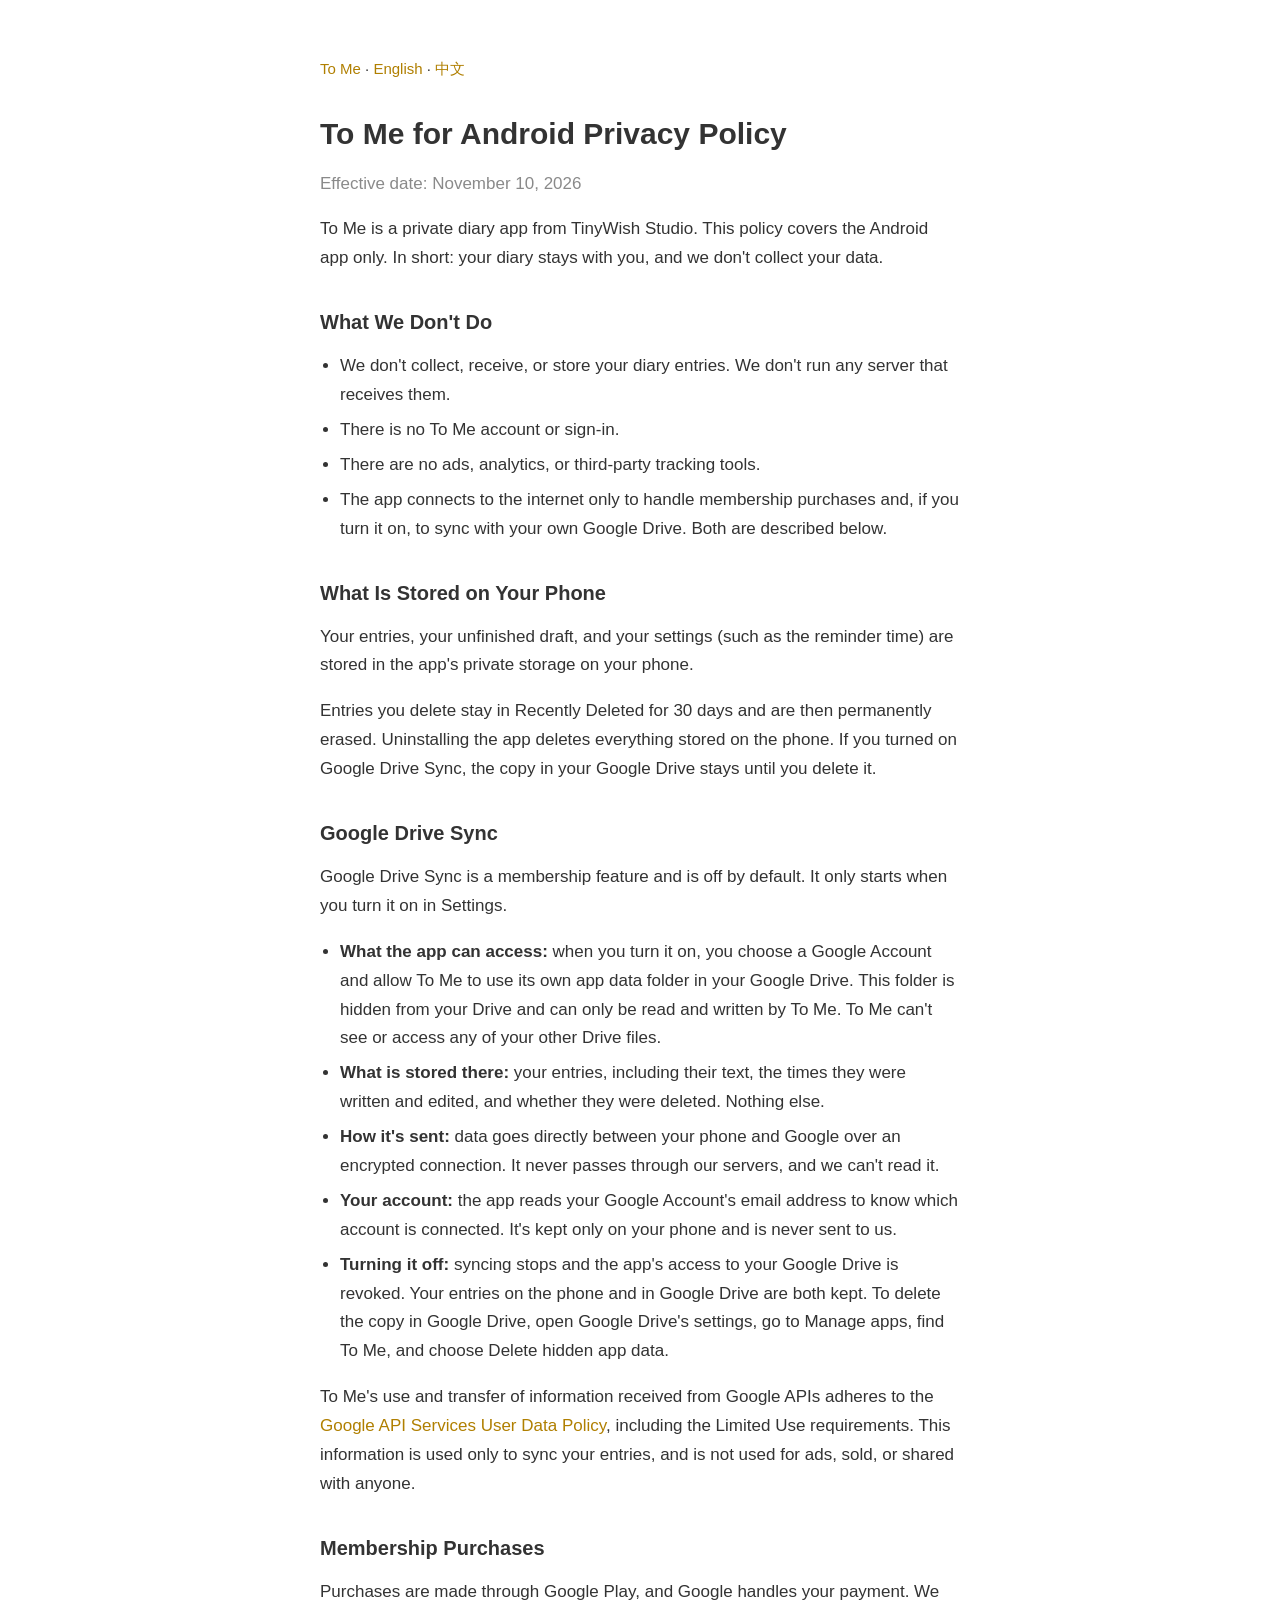
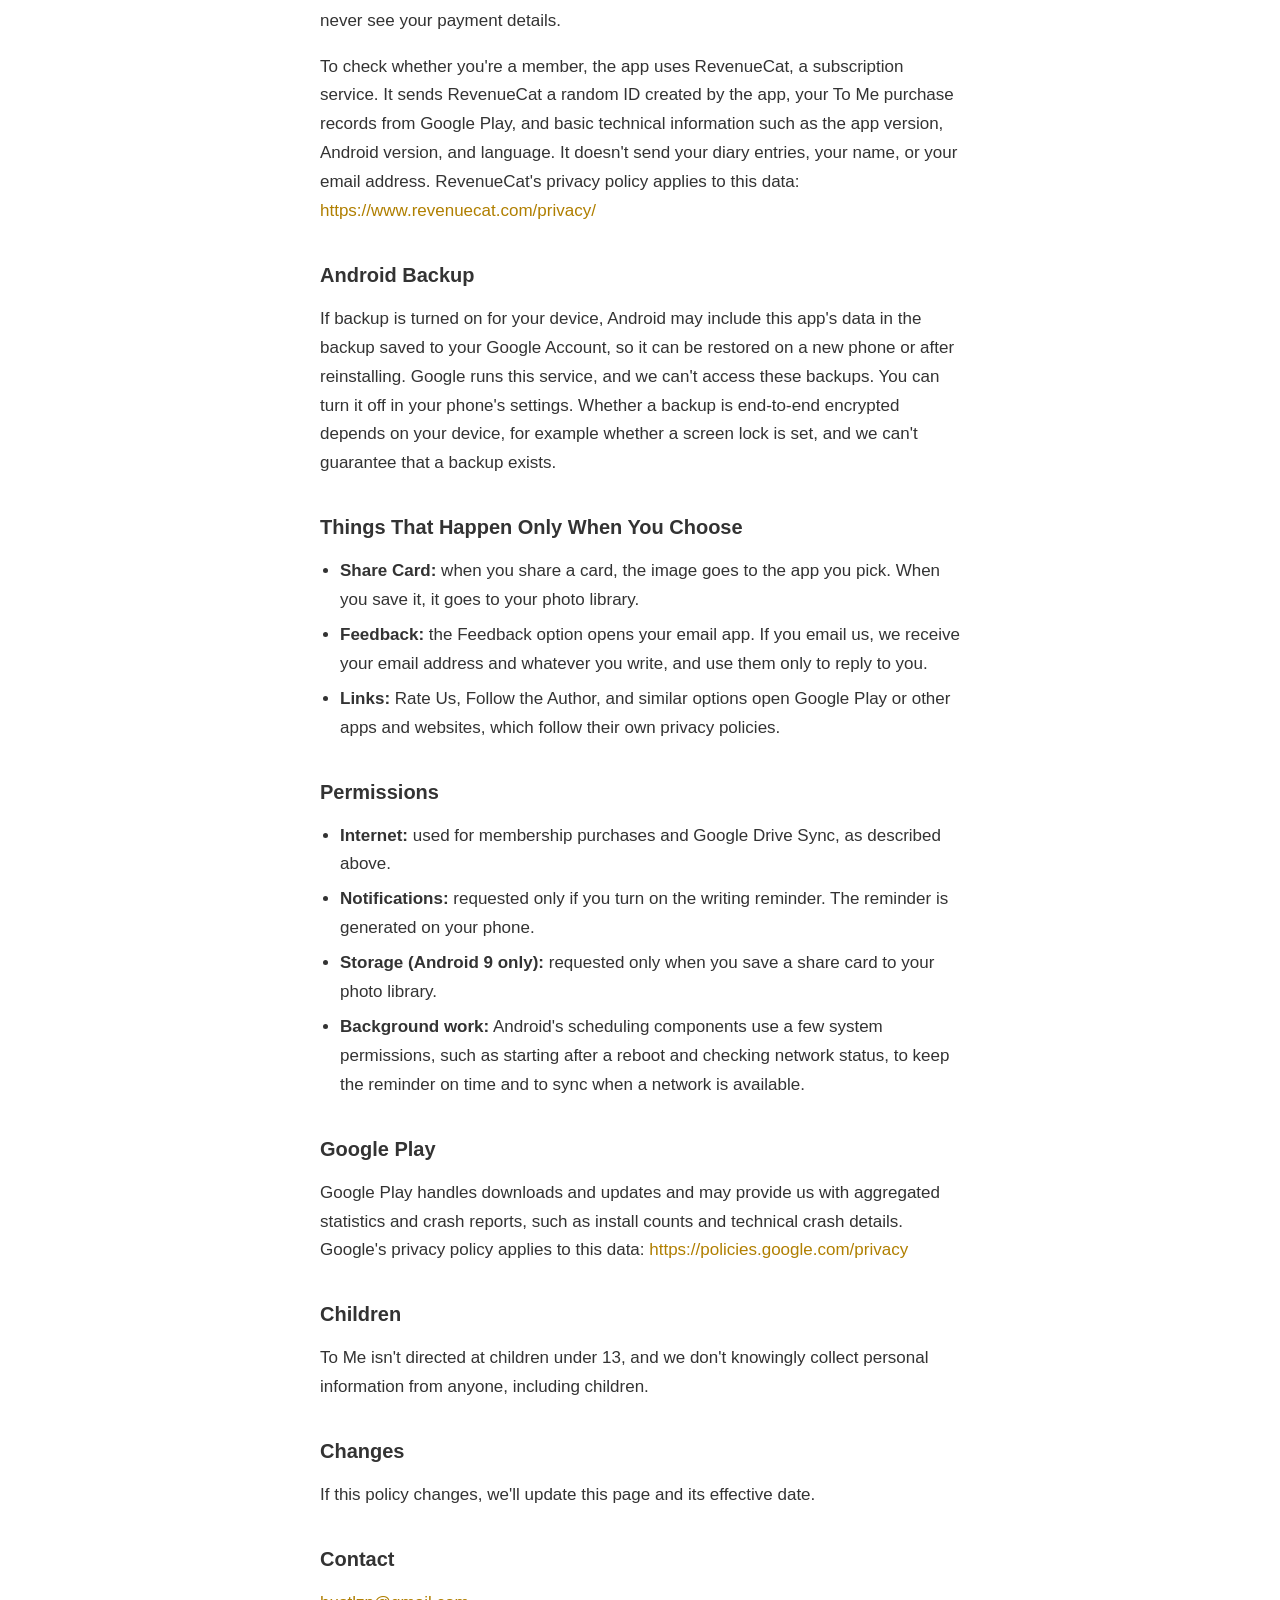
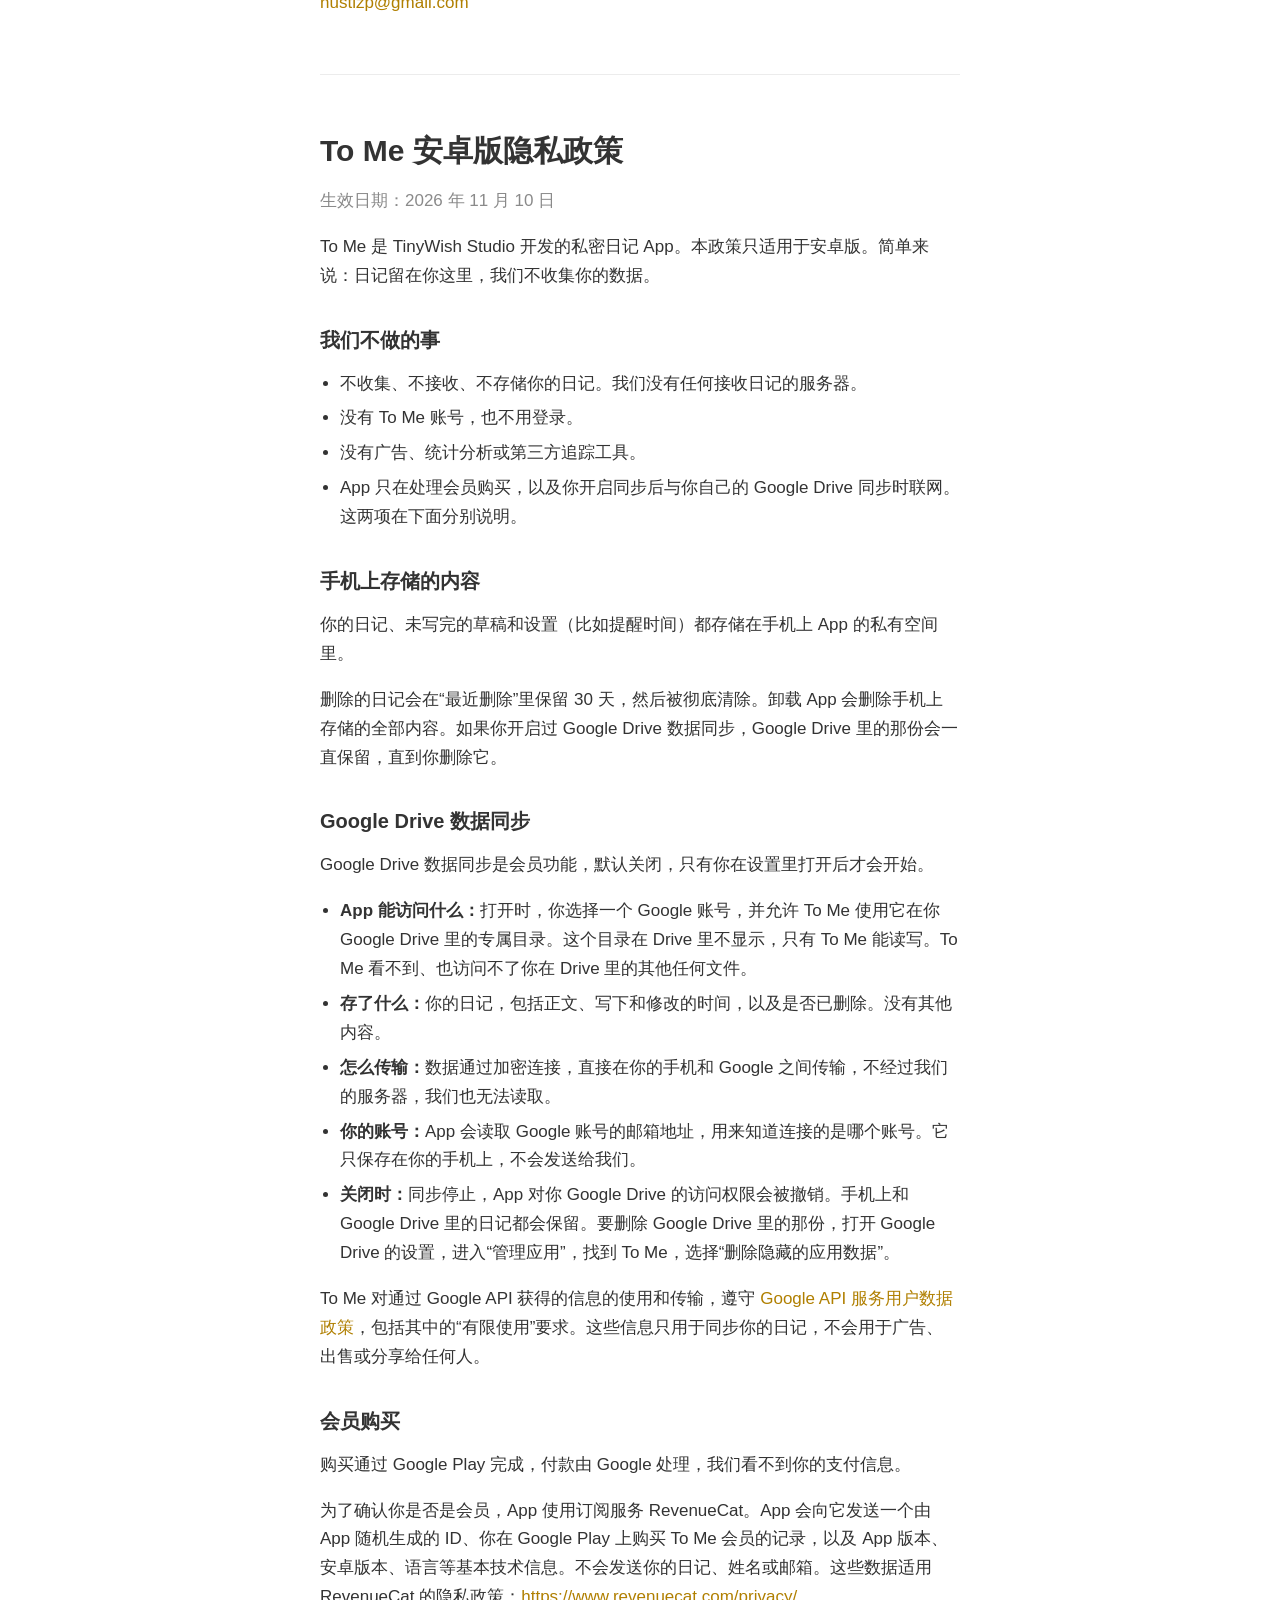
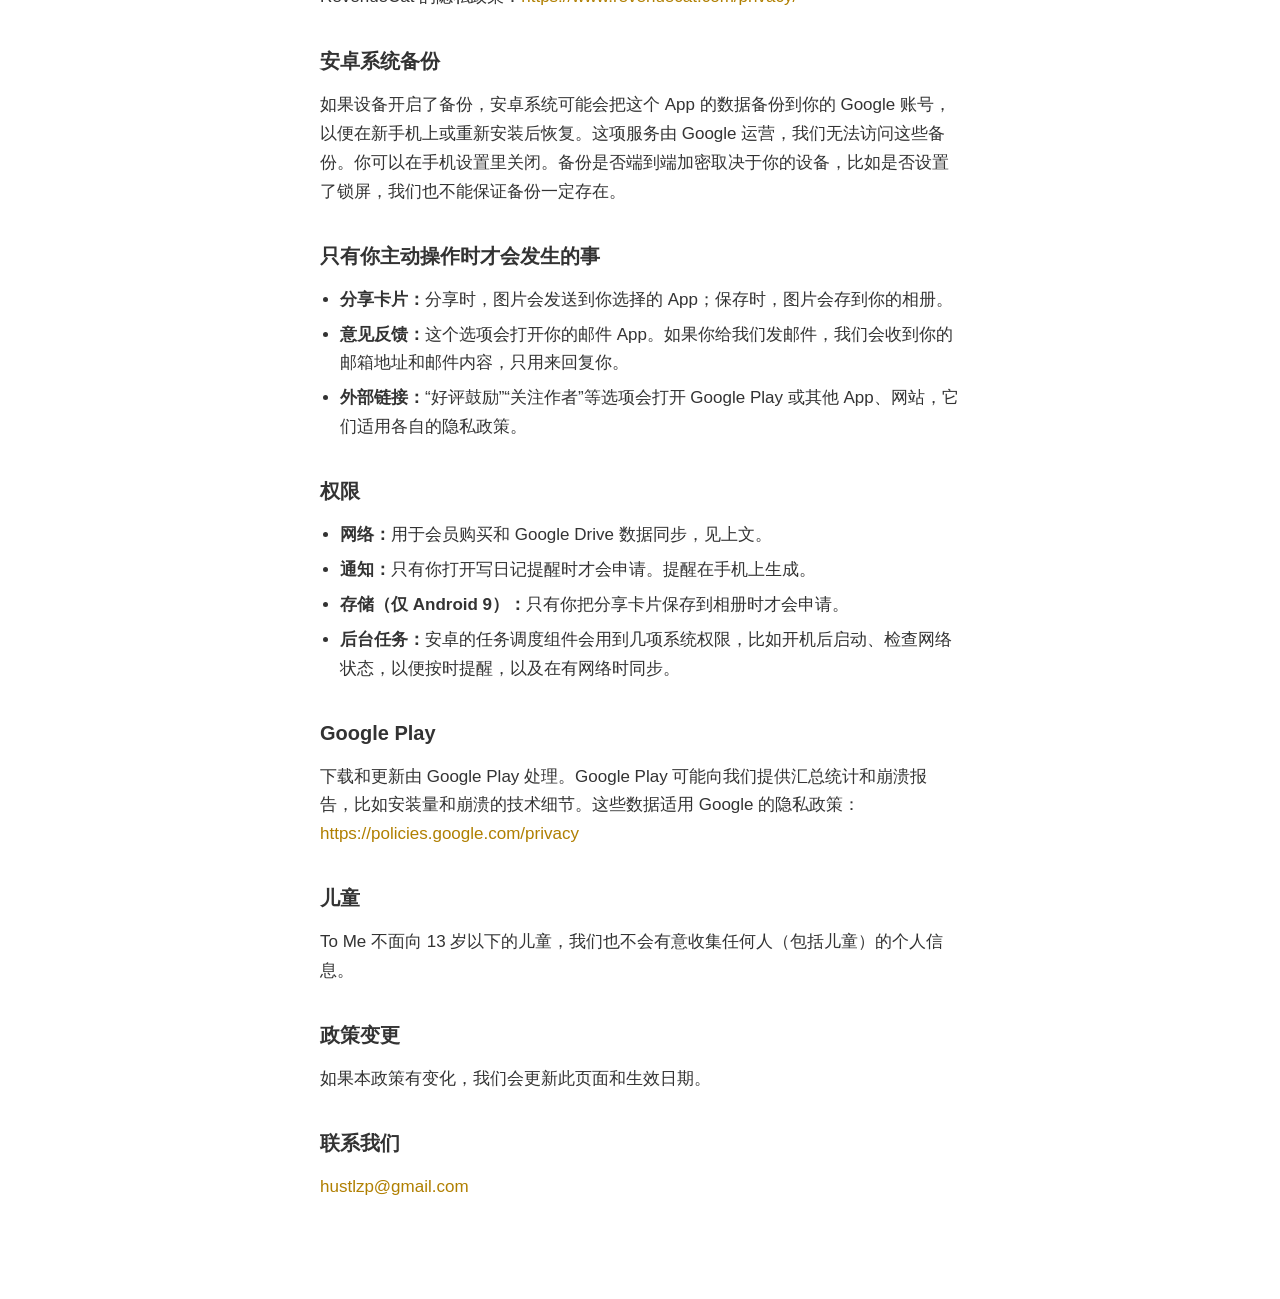
==== android/privacy/index.html @ 0e65c77a "主页和安卓版隐私政策 Co-Authored-By: Claude Opus 5.5 <noreply@anthropic.com>" ====
<!doctype html>
<html lang="en">
<head>
  <meta charset="utf-8">
  <meta name="viewport" content="width=device-width, initial-scale=1">
  <title>To Me for Android Privacy Policy</title>
  <link rel="icon" href="/icon.png">
  <link rel="stylesheet" href="/style.css">
</head>
<body>
<main class="policy">
  <p class="lang-switch"><a href="/">To Me</a> · <a href="#en">English</a> · <a href="#zh">中文</a></p>

  <article id="en" lang="en">
    <h1>To Me for Android Privacy Policy</h1>
    <p class="muted">Effective date: November 10, 2026</p>
    <p>To Me is a private diary app from TinyWish Studio. This policy covers the Android app only. In short: your diary stays with you, and we don't collect your data.</p>

    <h2>What We Don't Do</h2>
    <ul>
      <li>We don't collect, receive, or store your diary entries. We don't run any server that receives them.</li>
      <li>There is no To Me account or sign-in.</li>
      <li>There are no ads, analytics, or third-party tracking tools.</li>
      <li>The app connects to the internet only to handle membership purchases and, if you turn it on, to sync with your own Google Drive. Both are described below.</li>
    </ul>

    <h2>What Is Stored on Your Phone</h2>
    <p>Your entries, your unfinished draft, and your settings (such as the reminder time) are stored in the app's private storage on your phone.</p>
    <p>Entries you delete stay in Recently Deleted for 30 days and are then permanently erased. Uninstalling the app deletes everything stored on the phone. If you turned on Google Drive Sync, the copy in your Google Drive stays until you delete it.</p>

    <h2>Google Drive Sync</h2>
    <p>Google Drive Sync is a membership feature and is off by default. It only starts when you turn it on in Settings.</p>
    <ul>
      <li><strong>What the app can access:</strong> when you turn it on, you choose a Google Account and allow To Me to use its own app data folder in your Google Drive. This folder is hidden from your Drive and can only be read and written by To Me. To Me can't see or access any of your other Drive files.</li>
      <li><strong>What is stored there:</strong> your entries, including their text, the times they were written and edited, and whether they were deleted. Nothing else.</li>
      <li><strong>How it's sent:</strong> data goes directly between your phone and Google over an encrypted connection. It never passes through our servers, and we can't read it.</li>
      <li><strong>Your account:</strong> the app reads your Google Account's email address to know which account is connected. It's kept only on your phone and is never sent to us.</li>
      <li><strong>Turning it off:</strong> syncing stops and the app's access to your Google Drive is revoked. Your entries on the phone and in Google Drive are both kept. To delete the copy in Google Drive, open Google Drive's settings, go to Manage apps, find To Me, and choose Delete hidden app data.</li>
    </ul>
    <p>To Me's use and transfer of information received from Google APIs adheres to the <a href="https://developers.google.com/terms/api-services-user-data-policy">Google API Services User Data Policy</a>, including the Limited Use requirements. This information is used only to sync your entries, and is not used for ads, sold, or shared with anyone.</p>

    <h2>Membership Purchases</h2>
    <p>Purchases are made through Google Play, and Google handles your payment. We never see your payment details.</p>
    <p>To check whether you're a member, the app uses RevenueCat, a subscription service. It sends RevenueCat a random ID created by the app, your To Me purchase records from Google Play, and basic technical information such as the app version, Android version, and language. It doesn't send your diary entries, your name, or your email address. RevenueCat's privacy policy applies to this data: <a href="https://www.revenuecat.com/privacy/">https://www.revenuecat.com/privacy/</a></p>

    <h2>Android Backup</h2>
    <p>If backup is turned on for your device, Android may include this app's data in the backup saved to your Google Account, so it can be restored on a new phone or after reinstalling. Google runs this service, and we can't access these backups. You can turn it off in your phone's settings. Whether a backup is end-to-end encrypted depends on your device, for example whether a screen lock is set, and we can't guarantee that a backup exists.</p>

    <h2>Things That Happen Only When You Choose</h2>
    <ul>
      <li><strong>Share Card:</strong> when you share a card, the image goes to the app you pick. When you save it, it goes to your photo library.</li>
      <li><strong>Feedback:</strong> the Feedback option opens your email app. If you email us, we receive your email address and whatever you write, and use them only to reply to you.</li>
      <li><strong>Links:</strong> Rate Us, Follow the Author, and similar options open Google Play or other apps and websites, which follow their own privacy policies.</li>
    </ul>

    <h2>Permissions</h2>
    <ul>
      <li><strong>Internet:</strong> used for membership purchases and Google Drive Sync, as described above.</li>
      <li><strong>Notifications:</strong> requested only if you turn on the writing reminder. The reminder is generated on your phone.</li>
      <li><strong>Storage (Android 9 only):</strong> requested only when you save a share card to your photo library.</li>
      <li><strong>Background work:</strong> Android's scheduling components use a few system permissions, such as starting after a reboot and checking network status, to keep the reminder on time and to sync when a network is available.</li>
    </ul>

    <h2>Google Play</h2>
    <p>Google Play handles downloads and updates and may provide us with aggregated statistics and crash reports, such as install counts and technical crash details. Google's privacy policy applies to this data: <a href="https://policies.google.com/privacy">https://policies.google.com/privacy</a></p>

    <h2>Children</h2>
    <p>To Me isn't directed at children under 13, and we don't knowingly collect personal information from anyone, including children.</p>

    <h2>Changes</h2>
    <p>If this policy changes, we'll update this page and its effective date.</p>

    <h2>Contact</h2>
    <p><a href="mailto:hustlzp@gmail.com">hustlzp@gmail.com</a></p>
  </article>

  <hr>

  <article id="zh" lang="zh-Hans">
    <h1>To Me 安卓版隐私政策</h1>
    <p class="muted">生效日期：2026 年 11 月 10 日</p>
    <p>To Me 是 TinyWish Studio 开发的私密日记 App。本政策只适用于安卓版。简单来说：日记留在你这里，我们不收集你的数据。</p>

    <h2>我们不做的事</h2>
    <ul>
      <li>不收集、不接收、不存储你的日记。我们没有任何接收日记的服务器。</li>
      <li>没有 To Me 账号，也不用登录。</li>
      <li>没有广告、统计分析或第三方追踪工具。</li>
      <li>App 只在处理会员购买，以及你开启同步后与你自己的 Google Drive 同步时联网。这两项在下面分别说明。</li>
    </ul>

    <h2>手机上存储的内容</h2>
    <p>你的日记、未写完的草稿和设置（比如提醒时间）都存储在手机上 App 的私有空间里。</p>
    <p>删除的日记会在“最近删除”里保留 30 天，然后被彻底清除。卸载 App 会删除手机上存储的全部内容。如果你开启过 Google Drive 数据同步，Google Drive 里的那份会一直保留，直到你删除它。</p>

    <h2>Google Drive 数据同步</h2>
    <p>Google Drive 数据同步是会员功能，默认关闭，只有你在设置里打开后才会开始。</p>
    <ul>
      <li><strong>App 能访问什么：</strong>打开时，你选择一个 Google 账号，并允许 To Me 使用它在你 Google Drive 里的专属目录。这个目录在 Drive 里不显示，只有 To Me 能读写。To Me 看不到、也访问不了你在 Drive 里的其他任何文件。</li>
      <li><strong>存了什么：</strong>你的日记，包括正文、写下和修改的时间，以及是否已删除。没有其他内容。</li>
      <li><strong>怎么传输：</strong>数据通过加密连接，直接在你的手机和 Google 之间传输，不经过我们的服务器，我们也无法读取。</li>
      <li><strong>你的账号：</strong>App 会读取 Google 账号的邮箱地址，用来知道连接的是哪个账号。它只保存在你的手机上，不会发送给我们。</li>
      <li><strong>关闭时：</strong>同步停止，App 对你 Google Drive 的访问权限会被撤销。手机上和 Google Drive 里的日记都会保留。要删除 Google Drive 里的那份，打开 Google Drive 的设置，进入“管理应用”，找到 To Me，选择“删除隐藏的应用数据”。</li>
    </ul>
    <p>To Me 对通过 Google API 获得的信息的使用和传输，遵守 <a href="https://developers.google.com/terms/api-services-user-data-policy">Google API 服务用户数据政策</a>，包括其中的“有限使用”要求。这些信息只用于同步你的日记，不会用于广告、出售或分享给任何人。</p>

    <h2>会员购买</h2>
    <p>购买通过 Google Play 完成，付款由 Google 处理，我们看不到你的支付信息。</p>
    <p>为了确认你是否是会员，App 使用订阅服务 RevenueCat。App 会向它发送一个由 App 随机生成的 ID、你在 Google Play 上购买 To Me 会员的记录，以及 App 版本、安卓版本、语言等基本技术信息。不会发送你的日记、姓名或邮箱。这些数据适用 RevenueCat 的隐私政策：<a href="https://www.revenuecat.com/privacy/">https://www.revenuecat.com/privacy/</a></p>

    <h2>安卓系统备份</h2>
    <p>如果设备开启了备份，安卓系统可能会把这个 App 的数据备份到你的 Google 账号，以便在新手机上或重新安装后恢复。这项服务由 Google 运营，我们无法访问这些备份。你可以在手机设置里关闭。备份是否端到端加密取决于你的设备，比如是否设置了锁屏，我们也不能保证备份一定存在。</p>

    <h2>只有你主动操作时才会发生的事</h2>
    <ul>
      <li><strong>分享卡片：</strong>分享时，图片会发送到你选择的 App；保存时，图片会存到你的相册。</li>
      <li><strong>意见反馈：</strong>这个选项会打开你的邮件 App。如果你给我们发邮件，我们会收到你的邮箱地址和邮件内容，只用来回复你。</li>
      <li><strong>外部链接：</strong>“好评鼓励”“关注作者”等选项会打开 Google Play 或其他 App、网站，它们适用各自的隐私政策。</li>
    </ul>

    <h2>权限</h2>
    <ul>
      <li><strong>网络：</strong>用于会员购买和 Google Drive 数据同步，见上文。</li>
      <li><strong>通知：</strong>只有你打开写日记提醒时才会申请。提醒在手机上生成。</li>
      <li><strong>存储（仅 Android 9）：</strong>只有你把分享卡片保存到相册时才会申请。</li>
      <li><strong>后台任务：</strong>安卓的任务调度组件会用到几项系统权限，比如开机后启动、检查网络状态，以便按时提醒，以及在有网络时同步。</li>
    </ul>

    <h2>Google Play</h2>
    <p>下载和更新由 Google Play 处理。Google Play 可能向我们提供汇总统计和崩溃报告，比如安装量和崩溃的技术细节。这些数据适用 Google 的隐私政策：<a href="https://policies.google.com/privacy">https://policies.google.com/privacy</a></p>

    <h2>儿童</h2>
    <p>To Me 不面向 13 岁以下的儿童，我们也不会有意收集任何人（包括儿童）的个人信息。</p>

    <h2>政策变更</h2>
    <p>如果本政策有变化，我们会更新此页面和生效日期。</p>

    <h2>联系我们</h2>
    <p><a href="mailto:hustlzp@gmail.com">hustlzp@gmail.com</a></p>
  </article>
</main>
</body>
</html>
---- style.css ----
:root {
  --bg: #ffffff;
  --text: #333333;
  --muted: #8a8a8a;
  --line: #ececec;
  --accent: #ffbe00;
  --highlight: #ffd24c;
  --link: #b07f00;
}

@media (prefers-color-scheme: dark) {
  :root {
    --bg: #242424;
    --text: #d6d6d6;
    --muted: #8a8a8a;
    --line: #3a3a3a;
    --highlight: #8a6a00;
    --link: #ffcc33;
  }
}

* { box-sizing: border-box; }

body {
  margin: 0;
  background: var(--bg);
  color: var(--text);
  font: 17px/1.7 -apple-system, BlinkMacSystemFont, "Segoe UI", Roboto, "PingFang SC", "Hiragino Sans GB", "Microsoft YaHei", sans-serif;
  -webkit-text-size-adjust: 100%;
}

main {
  max-width: 680px;
  margin: 0 auto;
  padding: 56px 20px 80px;
}

a { color: var(--link); text-decoration: none; }
a:hover { text-decoration: underline; }

h1, h2, h3 { line-height: 1.3; font-weight: 700; }

.highlight {
  background: linear-gradient(transparent 62%, var(--highlight) 62%);
}

.muted { color: var(--muted); }

hr {
  border: 0;
  border-top: 1px solid var(--line);
  margin: 56px 0;
}

/* 主页 */
.hero { text-align: center; }
.hero img { width: 112px; height: 112px; border-radius: 24px; }
.hero h1 { font-size: 40px; margin: 24px 0 8px; }
.hero p { margin: 0; }

.stores {
  display: flex;
  flex-wrap: wrap;
  justify-content: center;
  gap: 12px;
  margin: 32px 0 0;
}
.stores a {
  padding: 10px 22px;
  border-radius: 999px;
  background: var(--accent);
  color: #222;
  font-weight: 600;
}
.stores a:hover { text-decoration: none; opacity: 0.85; }

.section h2 { font-size: 22px; margin: 0 0 12px; }
.section ul { padding-left: 20px; }

footer {
  margin-top: 56px;
  font-size: 15px;
  color: var(--muted);
  text-align: center;
}

/* 隐私政策 */
.policy h1 { font-size: 30px; margin: 0 0 8px; }
.policy h2 { font-size: 20px; margin: 36px 0 8px; }
.policy ul { padding-left: 20px; }
.policy li { margin: 6px 0; }
.lang-switch { margin: 0 0 32px; font-size: 15px; }
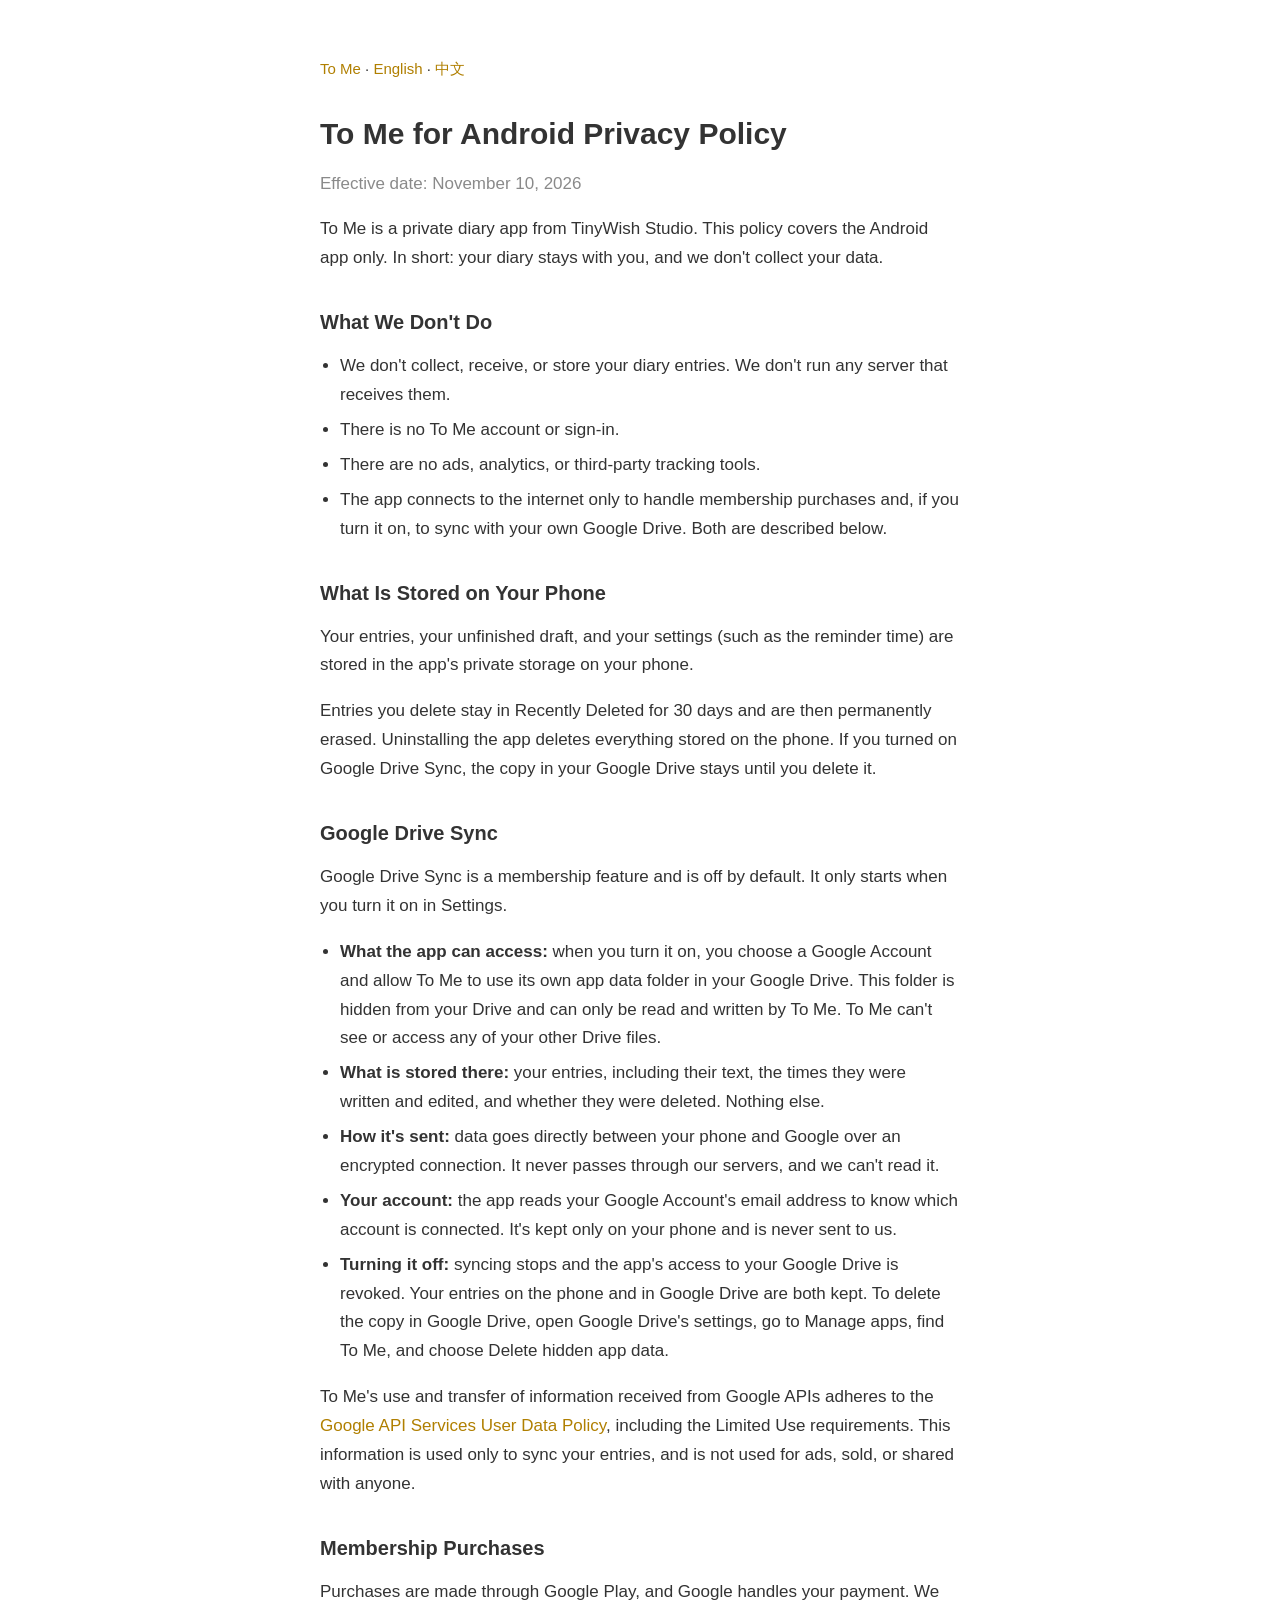
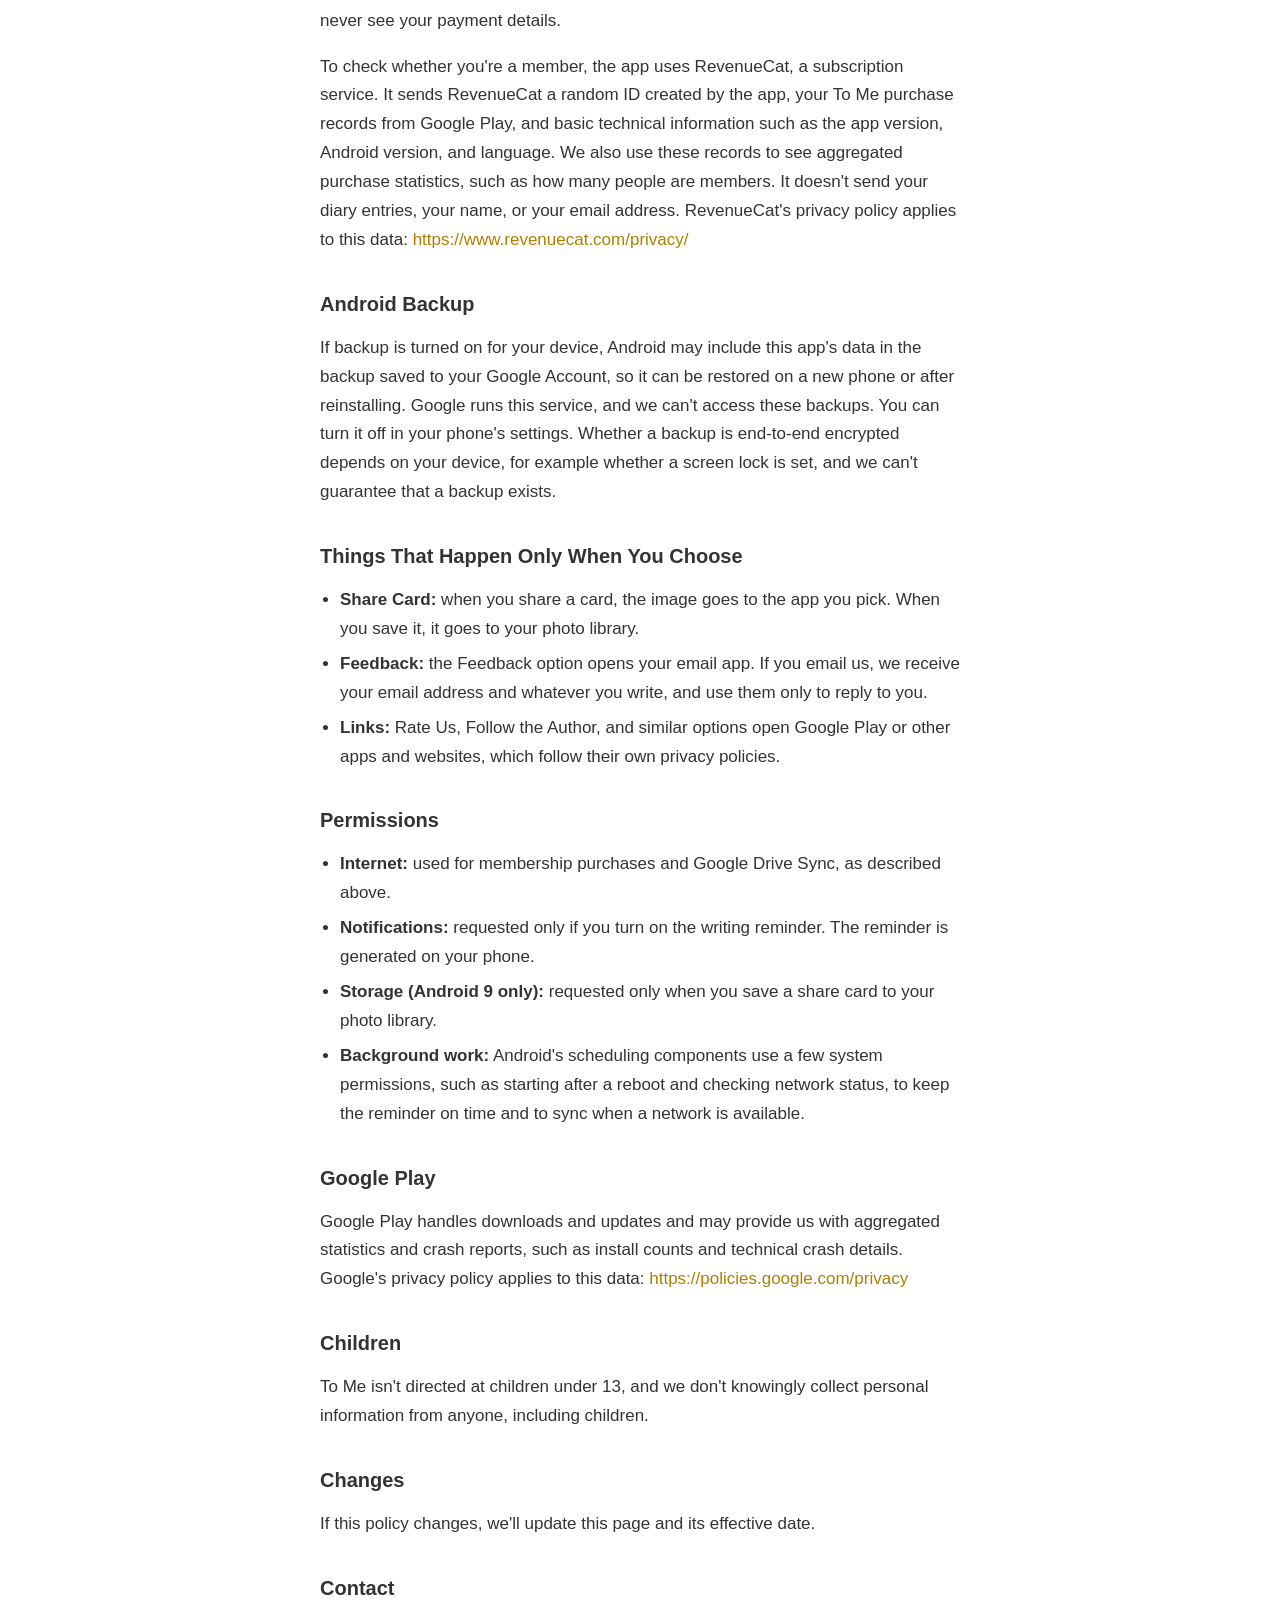
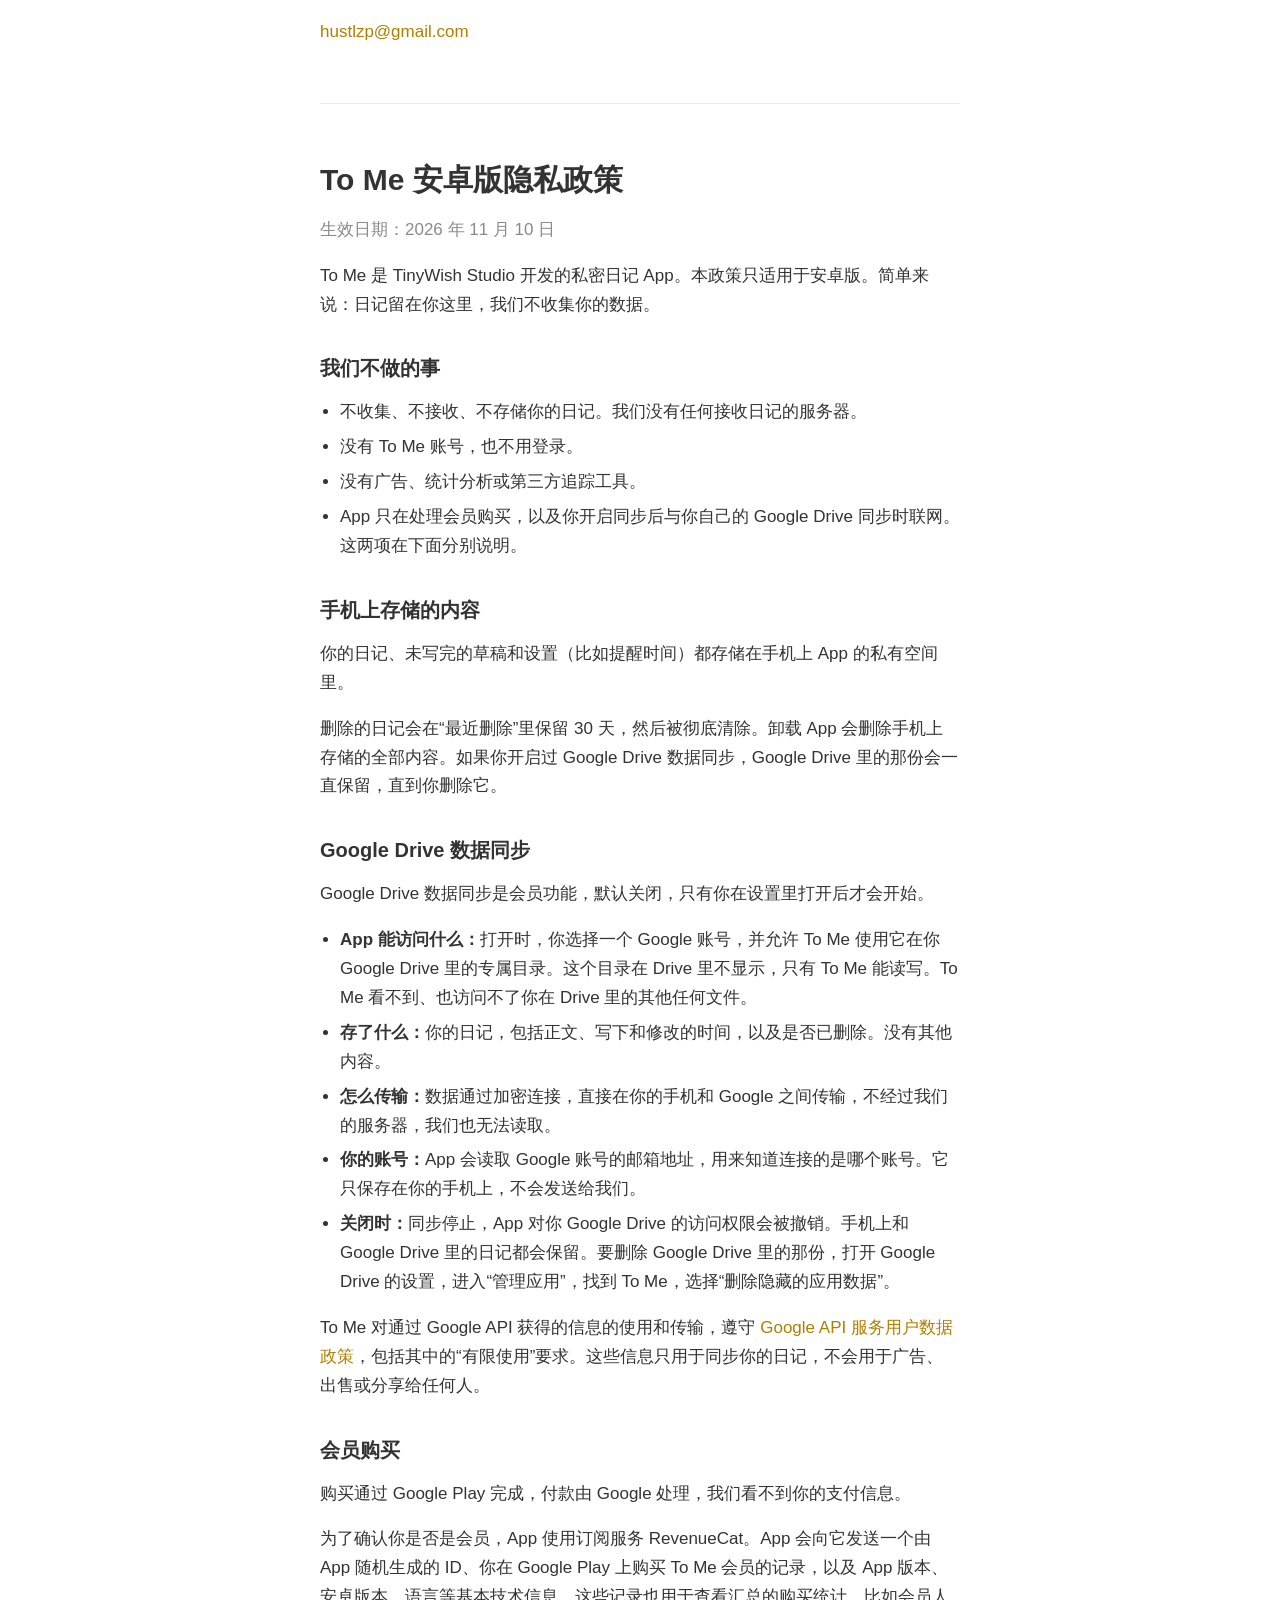
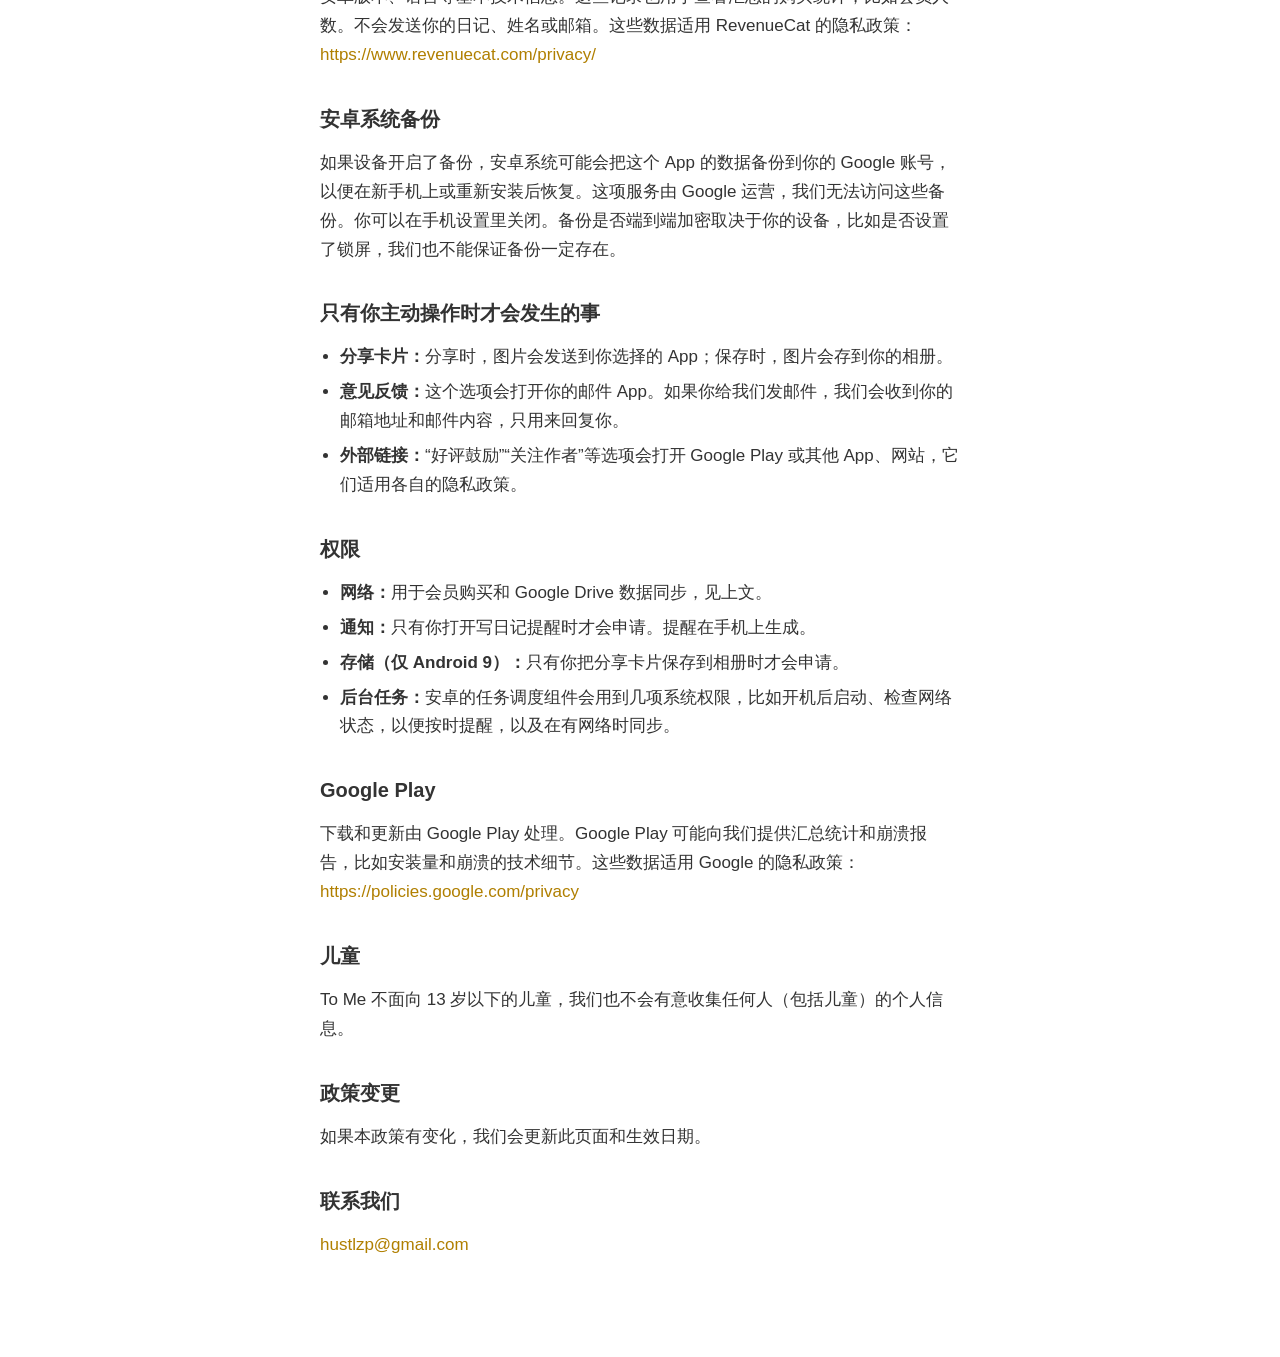
==== commit 1751794c: "隐私政策：会员购买记录也用于查看汇总统计 和 Play 的 Data safety 保持一致（交易记录的用途加上「分析」）。  Co-Authored-By: Claude Opus 5.5 <nor" ====
--- a/android/privacy/index.html
+++ b/android/privacy/index.html
@@ -41,7 +41,7 @@
 
     <h2>Membership Purchases</h2>
     <p>Purchases are made through Google Play, and Google handles your payment. We never see your payment details.</p>
-    <p>To check whether you're a member, the app uses RevenueCat, a subscription service. It sends RevenueCat a random ID created by the app, your To Me purchase records from Google Play, and basic technical information such as the app version, Android version, and language. It doesn't send your diary entries, your name, or your email address. RevenueCat's privacy policy applies to this data: <a href="https://www.revenuecat.com/privacy/">https://www.revenuecat.com/privacy/</a></p>
+    <p>To check whether you're a member, the app uses RevenueCat, a subscription service. It sends RevenueCat a random ID created by the app, your To Me purchase records from Google Play, and basic technical information such as the app version, Android version, and language. We also use these records to see aggregated purchase statistics, such as how many people are members. It doesn't send your diary entries, your name, or your email address. RevenueCat's privacy policy applies to this data: <a href="https://www.revenuecat.com/privacy/">https://www.revenuecat.com/privacy/</a></p>
 
     <h2>Android Backup</h2>
     <p>If backup is turned on for your device, Android may include this app's data in the backup saved to your Google Account, so it can be restored on a new phone or after reinstalling. Google runs this service, and we can't access these backups. You can turn it off in your phone's settings. Whether a backup is end-to-end encrypted depends on your device, for example whether a screen lock is set, and we can't guarantee that a backup exists.</p>
@@ -106,7 +106,7 @@
 
     <h2>会员购买</h2>
     <p>购买通过 Google Play 完成，付款由 Google 处理，我们看不到你的支付信息。</p>
-    <p>为了确认你是否是会员，App 使用订阅服务 RevenueCat。App 会向它发送一个由 App 随机生成的 ID、你在 Google Play 上购买 To Me 会员的记录，以及 App 版本、安卓版本、语言等基本技术信息。不会发送你的日记、姓名或邮箱。这些数据适用 RevenueCat 的隐私政策：<a href="https://www.revenuecat.com/privacy/">https://www.revenuecat.com/privacy/</a></p>
+    <p>为了确认你是否是会员，App 使用订阅服务 RevenueCat。App 会向它发送一个由 App 随机生成的 ID、你在 Google Play 上购买 To Me 会员的记录，以及 App 版本、安卓版本、语言等基本技术信息。这些记录也用于查看汇总的购买统计，比如会员人数。不会发送你的日记、姓名或邮箱。这些数据适用 RevenueCat 的隐私政策：<a href="https://www.revenuecat.com/privacy/">https://www.revenuecat.com/privacy/</a></p>
 
     <h2>安卓系统备份</h2>
     <p>如果设备开启了备份，安卓系统可能会把这个 App 的数据备份到你的 Google 账号，以便在新手机上或重新安装后恢复。这项服务由 Google 运营，我们无法访问这些备份。你可以在手机设置里关闭。备份是否端到端加密取决于你的设备，比如是否设置了锁屏，我们也不能保证备份一定存在。</p>
